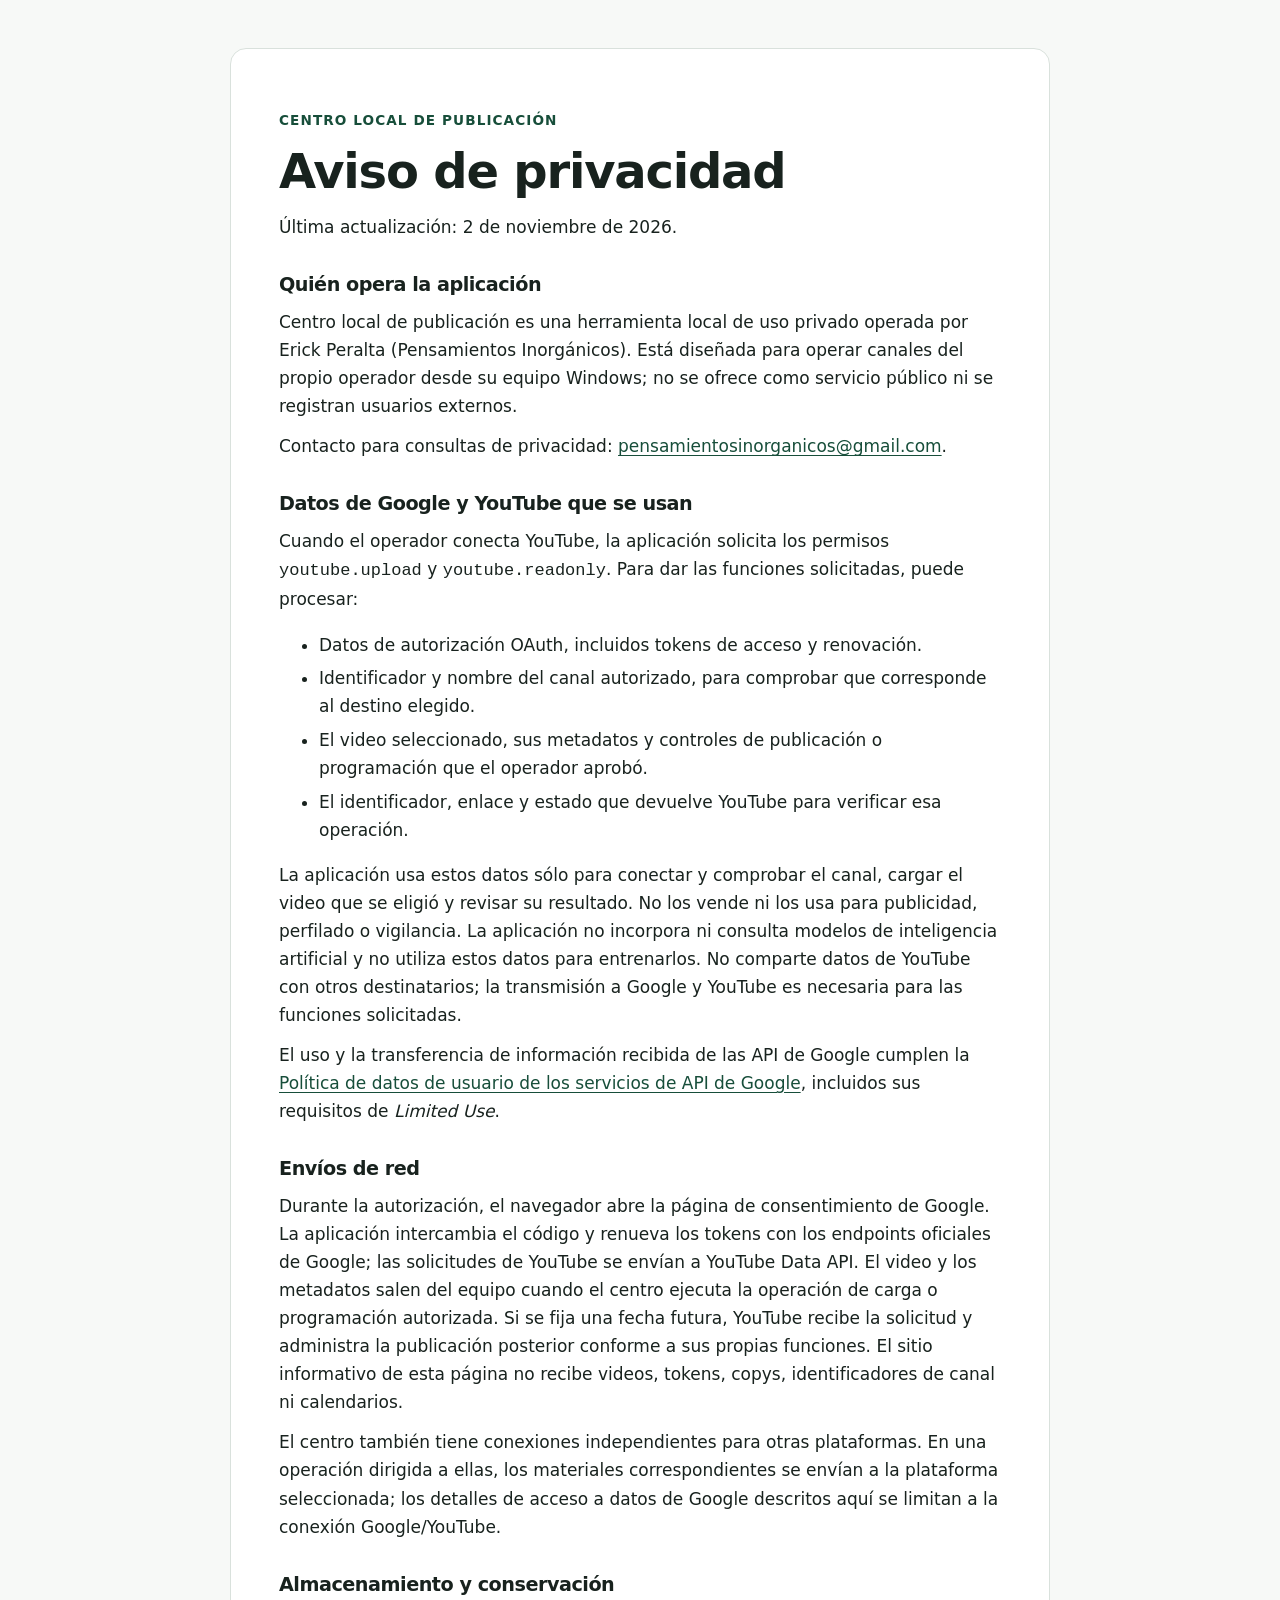
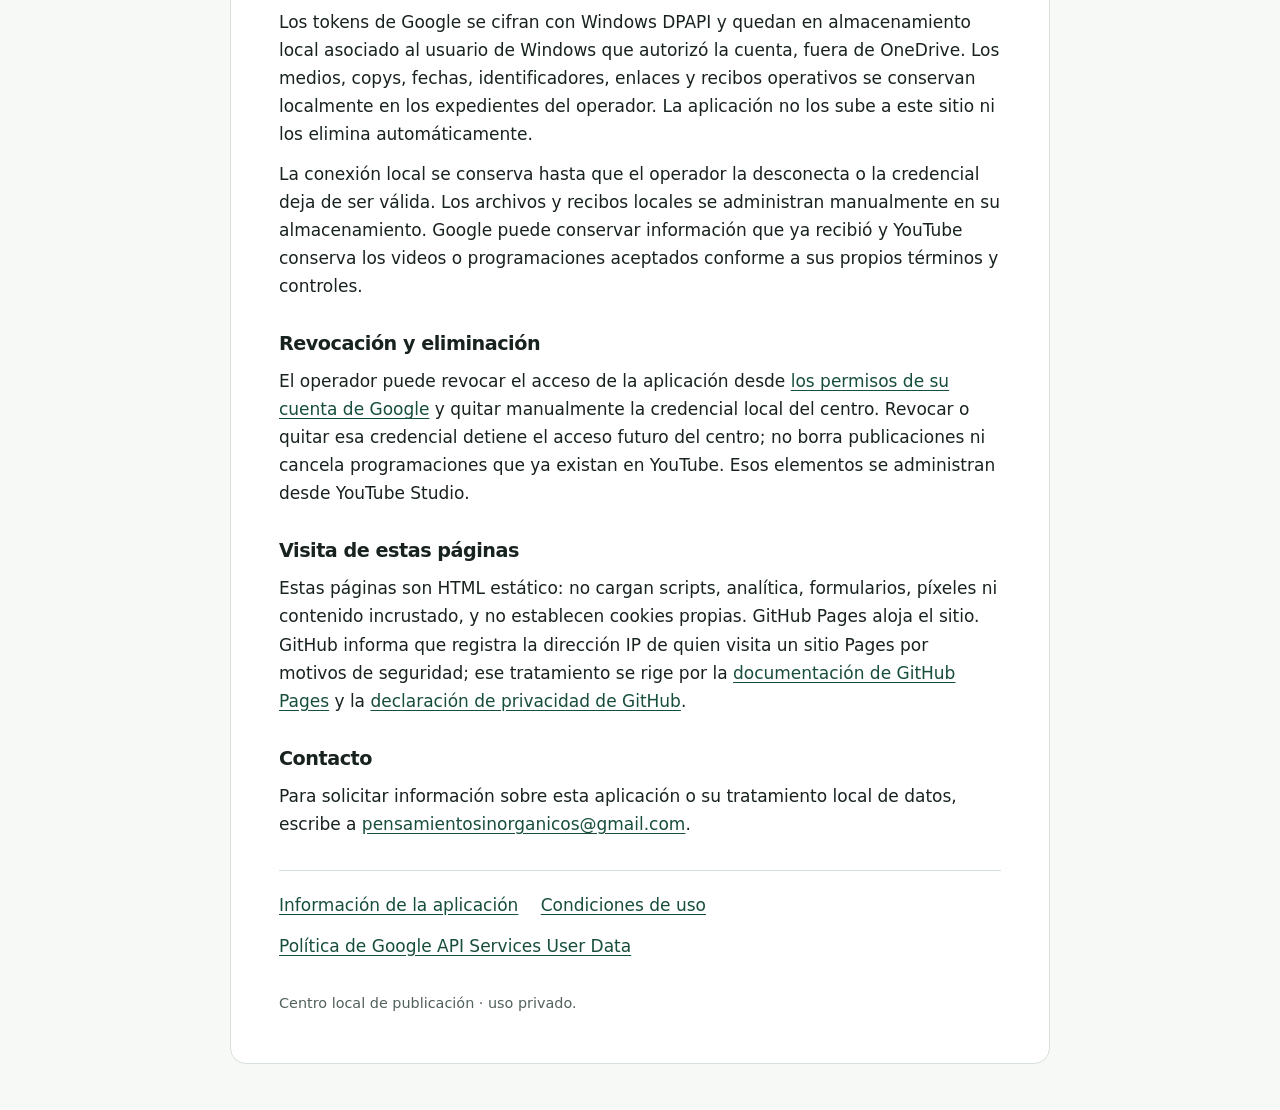
==== centro-publicacion/privacidad.html @ a93ce510 "Add local publishing center privacidad.html for approved OAuth setup" ====
<!doctype html>
<html lang="es">
<head>
  <meta charset="utf-8">
  <meta name="viewport" content="width=device-width, initial-scale=1">
  <meta name="description" content="Cómo Centro local de publicación accede, usa, conserva y comparte datos de Google y YouTube.">
  <title>Aviso de privacidad · Centro local de publicación</title>
  <link rel="canonical" href="https://erickinorganico.github.io/centro-publicacion/privacidad.html">
  <style>
    :root { color-scheme: light; --ink: #18221e; --muted: #52615a; --line: #d9e1dc; --paper: #f7f9f7; --accent: #174e3a; }
    * { box-sizing: border-box; }
    body { margin: 0; background: var(--paper); color: var(--ink); font: 17px/1.65 system-ui, -apple-system, "Segoe UI", sans-serif; }
    main { width: min(820px, calc(100% - 2rem)); margin: 3rem auto; padding: clamp(1.25rem, 4vw, 3rem); background: #fff; border: 1px solid var(--line); border-radius: 1rem; }
    h1, h2 { line-height: 1.2; letter-spacing: -.025em; }
    h1 { margin: 0 0 .75rem; font-size: clamp(2rem, 5vw, 3rem); }
    h2 { margin: 2rem 0 .5rem; font-size: 1.2rem; }
    p, li { max-width: 72ch; }
    p { margin: .75rem 0; }
    li + li { margin-top: .35rem; }
    .eyebrow { color: var(--accent); font-size: .85rem; font-weight: 700; letter-spacing: .08em; text-transform: uppercase; }
    .muted { color: var(--muted); }
    a { color: var(--accent); text-underline-offset: .18em; overflow-wrap: anywhere; }
    nav { display: flex; flex-wrap: wrap; gap: .8rem 1.4rem; margin-top: 2rem; padding-top: 1.25rem; border-top: 1px solid var(--line); }
    footer { margin-top: 2rem; color: var(--muted); font-size: .9rem; }
    :focus-visible { outline: 3px solid #a34e12; outline-offset: 3px; }
  </style>
</head>
<body>
  <main>
    <p class="eyebrow">Centro local de publicación</p>
    <h1>Aviso de privacidad</h1>
    <p>Última actualización: 2 de noviembre de 2026.</p>

    <h2>Quién opera la aplicación</h2>
    <p>Centro local de publicación es una herramienta local de uso privado operada por Erick Peralta (Pensamientos Inorgánicos). Está diseñada para operar canales del propio operador desde su equipo Windows; no se ofrece como servicio público ni se registran usuarios externos.</p>
    <p>Contacto para consultas de privacidad: <a href="mailto:pensamientosinorganicos@gmail.com">pensamientosinorganicos@gmail.com</a>.</p>

    <h2>Datos de Google y YouTube que se usan</h2>
    <p>Cuando el operador conecta YouTube, la aplicación solicita los permisos <code>youtube.upload</code> y <code>youtube.readonly</code>. Para dar las funciones solicitadas, puede procesar:</p>
    <ul>
      <li>Datos de autorización OAuth, incluidos tokens de acceso y renovación.</li>
      <li>Identificador y nombre del canal autorizado, para comprobar que corresponde al destino elegido.</li>
      <li>El video seleccionado, sus metadatos y controles de publicación o programación que el operador aprobó.</li>
      <li>El identificador, enlace y estado que devuelve YouTube para verificar esa operación.</li>
    </ul>
    <p>La aplicación usa estos datos sólo para conectar y comprobar el canal, cargar el video que se eligió y revisar su resultado. No los vende ni los usa para publicidad, perfilado o vigilancia. La aplicación no incorpora ni consulta modelos de inteligencia artificial y no utiliza estos datos para entrenarlos. No comparte datos de YouTube con otros destinatarios; la transmisión a Google y YouTube es necesaria para las funciones solicitadas.</p>
    <p>El uso y la transferencia de información recibida de las API de Google cumplen la <a href="https://developers.google.com/terms/api-services-user-data-policy">Política de datos de usuario de los servicios de API de Google</a>, incluidos sus requisitos de <em>Limited Use</em>.</p>

    <h2>Envíos de red</h2>
    <p>Durante la autorización, el navegador abre la página de consentimiento de Google. La aplicación intercambia el código y renueva los tokens con los endpoints oficiales de Google; las solicitudes de YouTube se envían a YouTube Data API. El video y los metadatos salen del equipo cuando el centro ejecuta la operación de carga o programación autorizada. Si se fija una fecha futura, YouTube recibe la solicitud y administra la publicación posterior conforme a sus propias funciones. El sitio informativo de esta página no recibe videos, tokens, copys, identificadores de canal ni calendarios.</p>
    <p>El centro también tiene conexiones independientes para otras plataformas. En una operación dirigida a ellas, los materiales correspondientes se envían a la plataforma seleccionada; los detalles de acceso a datos de Google descritos aquí se limitan a la conexión Google/YouTube.</p>

    <h2>Almacenamiento y conservación</h2>
    <p>Los tokens de Google se cifran con Windows DPAPI y quedan en almacenamiento local asociado al usuario de Windows que autorizó la cuenta, fuera de OneDrive. Los medios, copys, fechas, identificadores, enlaces y recibos operativos se conservan localmente en los expedientes del operador. La aplicación no los sube a este sitio ni los elimina automáticamente.</p>
    <p>La conexión local se conserva hasta que el operador la desconecta o la credencial deja de ser válida. Los archivos y recibos locales se administran manualmente en su almacenamiento. Google puede conservar información que ya recibió y YouTube conserva los videos o programaciones aceptados conforme a sus propios términos y controles.</p>

    <h2>Revocación y eliminación</h2>
    <p>El operador puede revocar el acceso de la aplicación desde <a href="https://myaccount.google.com/permissions">los permisos de su cuenta de Google</a> y quitar manualmente la credencial local del centro. Revocar o quitar esa credencial detiene el acceso futuro del centro; no borra publicaciones ni cancela programaciones que ya existan en YouTube. Esos elementos se administran desde YouTube Studio.</p>

    <h2>Visita de estas páginas</h2>
    <p>Estas páginas son HTML estático: no cargan scripts, analítica, formularios, píxeles ni contenido incrustado, y no establecen cookies propias. GitHub Pages aloja el sitio. GitHub informa que registra la dirección IP de quien visita un sitio Pages por motivos de seguridad; ese tratamiento se rige por la <a href="https://docs.github.com/en/pages/getting-started-with-github-pages/what-is-github-pages">documentación de GitHub Pages</a> y la <a href="https://docs.github.com/en/site-policy/privacy-policies/github-general-privacy-statement">declaración de privacidad de GitHub</a>.</p>

    <h2>Contacto</h2>
    <p>Para solicitar información sobre esta aplicación o su tratamiento local de datos, escribe a <a href="mailto:pensamientosinorganicos@gmail.com">pensamientosinorganicos@gmail.com</a>.</p>
    <nav aria-label="Documentos de la aplicación">
      <a href="index.html">Información de la aplicación</a>
      <a href="condiciones.html">Condiciones de uso</a>
      <a href="https://developers.google.com/terms/api-services-user-data-policy">Política de Google API Services User Data</a>
    </nav>
    <footer>Centro local de publicación · uso privado.</footer>
  </main>
</body>
</html>
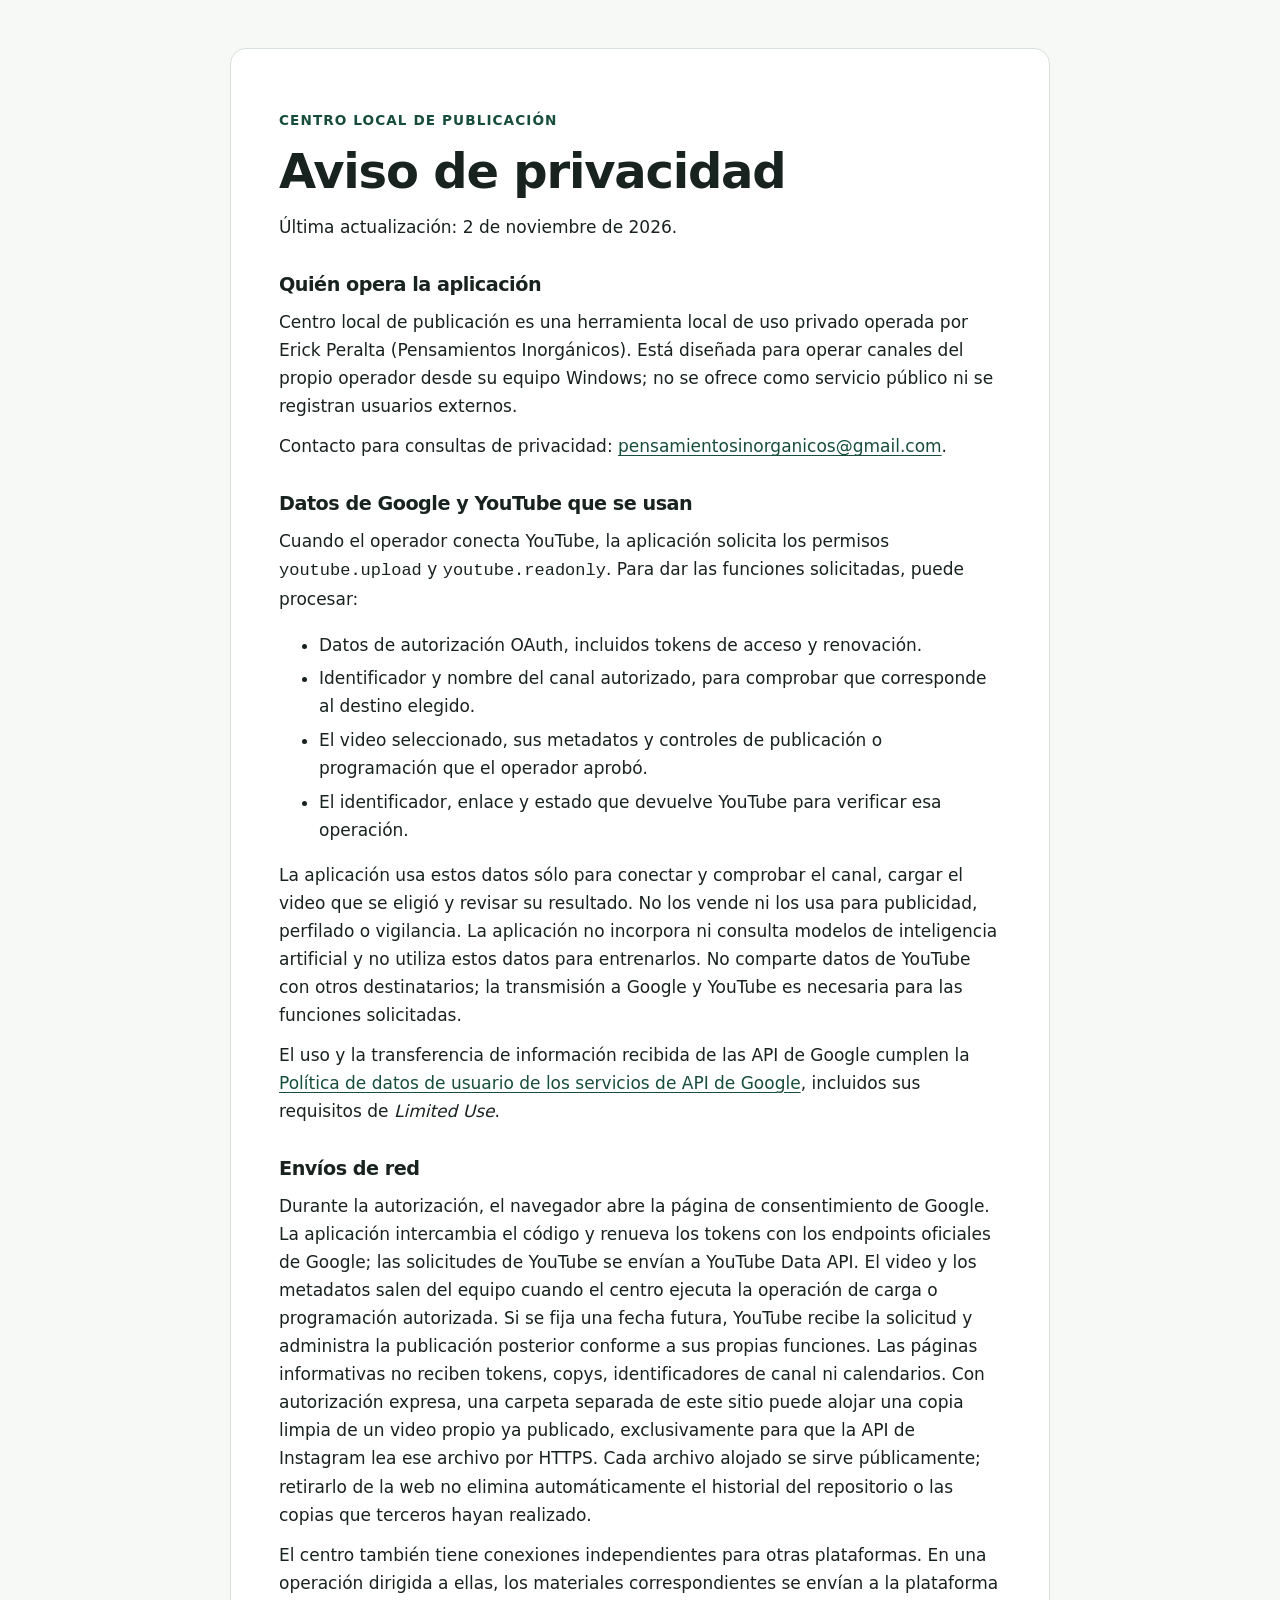
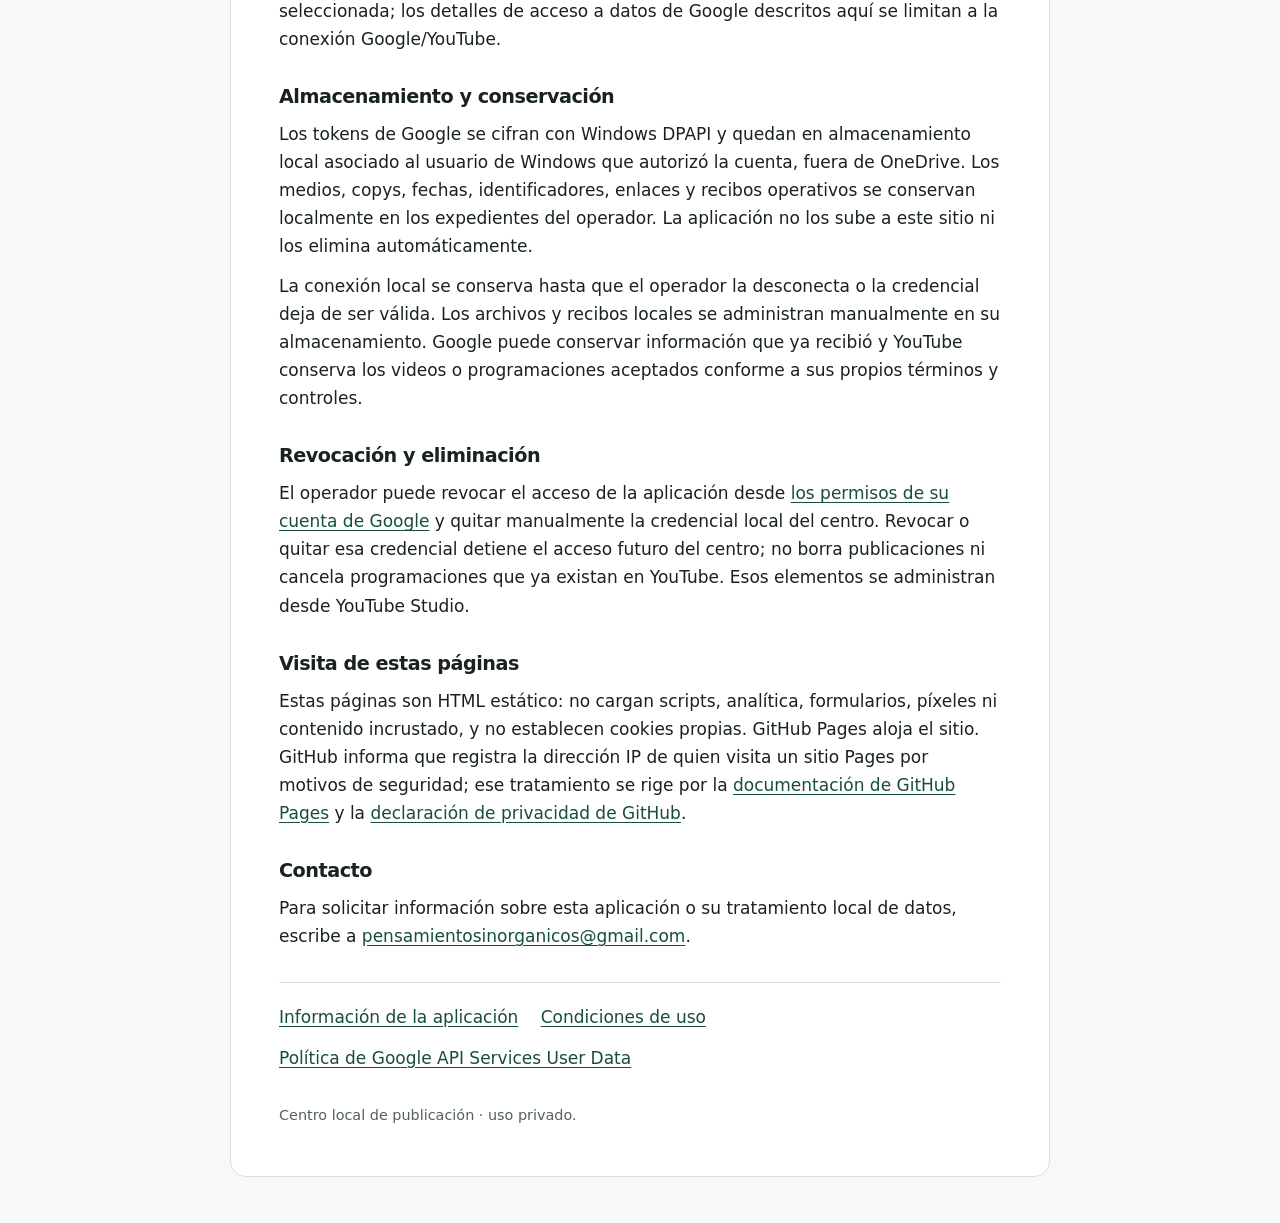
==== commit aad1ed39: "Stage one approved clean video for private Instagram URL probe" ====
--- a/centro-publicacion/privacidad.html
+++ b/centro-publicacion/privacidad.html
@@ -47,7 +47,7 @@
     <p>El uso y la transferencia de información recibida de las API de Google cumplen la <a href="https://developers.google.com/terms/api-services-user-data-policy">Política de datos de usuario de los servicios de API de Google</a>, incluidos sus requisitos de <em>Limited Use</em>.</p>
 
     <h2>Envíos de red</h2>
-    <p>Durante la autorización, el navegador abre la página de consentimiento de Google. La aplicación intercambia el código y renueva los tokens con los endpoints oficiales de Google; las solicitudes de YouTube se envían a YouTube Data API. El video y los metadatos salen del equipo cuando el centro ejecuta la operación de carga o programación autorizada. Si se fija una fecha futura, YouTube recibe la solicitud y administra la publicación posterior conforme a sus propias funciones. El sitio informativo de esta página no recibe videos, tokens, copys, identificadores de canal ni calendarios.</p>
+    <p>Durante la autorización, el navegador abre la página de consentimiento de Google. La aplicación intercambia el código y renueva los tokens con los endpoints oficiales de Google; las solicitudes de YouTube se envían a YouTube Data API. El video y los metadatos salen del equipo cuando el centro ejecuta la operación de carga o programación autorizada. Si se fija una fecha futura, YouTube recibe la solicitud y administra la publicación posterior conforme a sus propias funciones. Las páginas informativas no reciben tokens, copys, identificadores de canal ni calendarios. Con autorización expresa, una carpeta separada de este sitio puede alojar una copia limpia de un video propio ya publicado, exclusivamente para que la API de Instagram lea ese archivo por HTTPS. Cada archivo alojado se sirve públicamente; retirarlo de la web no elimina automáticamente el historial del repositorio o las copias que terceros hayan realizado.</p>
     <p>El centro también tiene conexiones independientes para otras plataformas. En una operación dirigida a ellas, los materiales correspondientes se envían a la plataforma seleccionada; los detalles de acceso a datos de Google descritos aquí se limitan a la conexión Google/YouTube.</p>
 
     <h2>Almacenamiento y conservación</h2>
